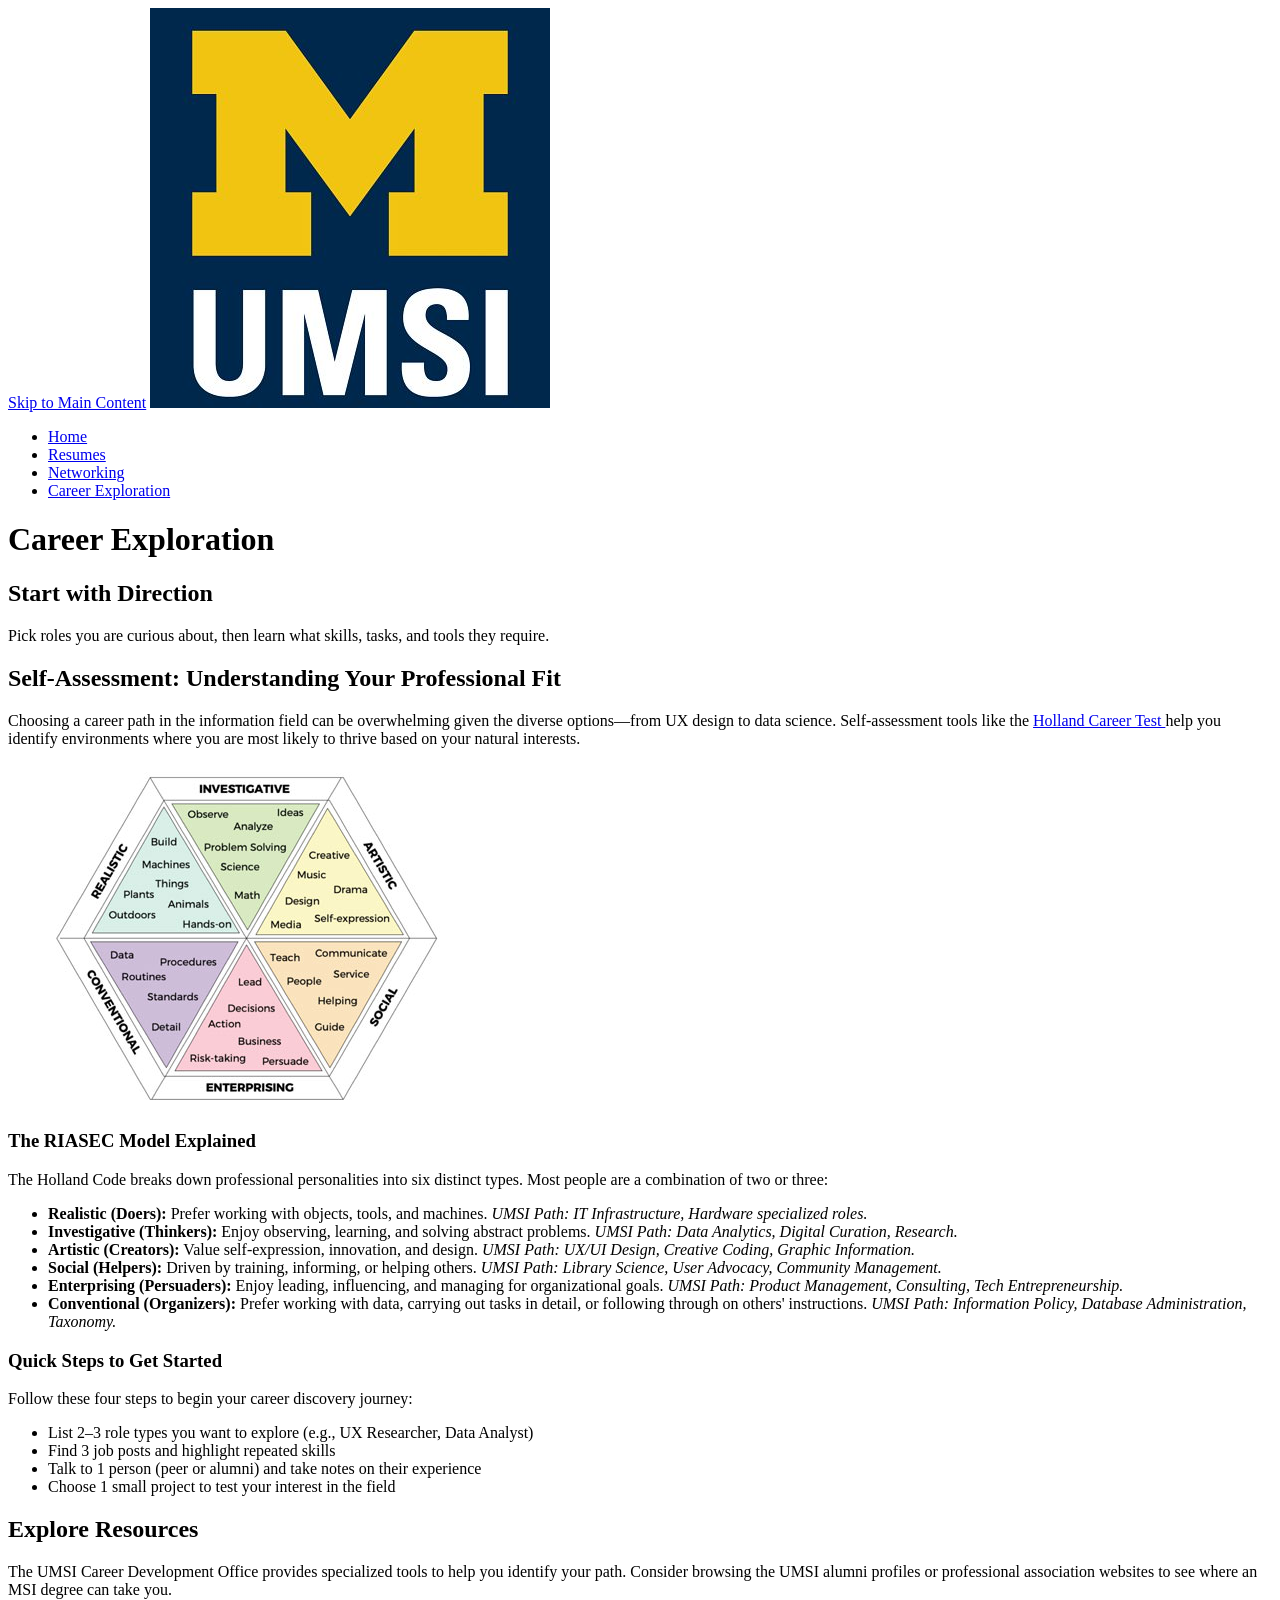
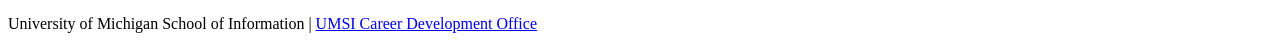
==== career_exploration.html @ c73ca0d8 "Add files via upload" ====
<!DOCTYPE html>
<html lang="en">

<head>
  <meta charset="UTF-8" >
  <meta name="viewport" content="width=device-width, initial-scale=1.0" >
  <title>Career Exploration | UMSI Career Hub</title>
</head>

<body>
  <header>
    <a href="#main">Skip to Main Content</a>
    <img src="images/UMSI_signature_vertical_informal_solidblue.jpg"
      alt="University of Michigan School of Information Logo">

    <nav>
      <ul>
        <li><a href="index.html">Home</a></li>
        <li><a href="resume.html">Resumes</a></li>
        <li><a href="networking.html">Networking</a></li>
        <li><a href="career_exploration.html" aria-current="page">Career Exploration</a></li>
      </ul>
    </nav>

    <h1>Career Exploration</h1>
  </header>

  <main id="main">
    <section>
      <h2>Start with Direction</h2>
      <p>Pick roles you are curious about, then learn what skills, tasks, and tools they require.</p>
    </section>

    <section>
      <h2>Self-Assessment: Understanding Your Professional Fit</h2>
      <p>
        Choosing a career path in the information field can be overwhelming given the diverse options—from UX design to
        data science.
        Self-assessment tools like the   <a href="https://personality.co/career-test" target="_blank" rel="noopener noreferrer">
    Holland Career Test </a> help you identify environments where you are
        most likely to thrive based on your natural interests.
      </p>


            <figure>
        <img src="images/Holland_Career_Test.jpg"
          alt="Holland_Career_Test explanation." >
      </figure>

      <h3>The RIASEC Model Explained</h3>
      <p>The Holland Code breaks down professional personalities into six distinct types. Most people are a combination
        of two or three:</p>
      <ul>
        <li><strong>Realistic (Doers):</strong> Prefer working with objects, tools, and machines. <em>UMSI Path: IT
            Infrastructure, Hardware specialized roles.</em></li>
        <li><strong>Investigative (Thinkers):</strong> Enjoy observing, learning, and solving abstract problems.
          <em>UMSI Path: Data Analytics, Digital Curation, Research.</em></li>
        <li><strong>Artistic (Creators):</strong> Value self-expression, innovation, and design. <em>UMSI Path: UX/UI
            Design, Creative Coding, Graphic Information.</em></li>
        <li><strong>Social (Helpers):</strong> Driven by training, informing, or helping others. <em>UMSI Path: Library
            Science, User Advocacy, Community Management.</em></li>
        <li><strong>Enterprising (Persuaders):</strong> Enjoy leading, influencing, and managing for organizational
          goals. <em>UMSI Path: Product Management, Consulting, Tech Entrepreneurship.</em></li>
        <li><strong>Conventional (Organizers):</strong> Prefer working with data, carrying out tasks in detail, or
          following through on others' instructions. <em>UMSI Path: Information Policy, Database Administration,
            Taxonomy.</em></li>
      </ul>
    </section>



    <section>
      <h3>Quick Steps to Get Started</h3>
      <p>Follow these four steps to begin your career discovery journey:</p>
      <ul>
        <li>List 2–3 role types you want to explore (e.g., UX Researcher, Data Analyst)</li>
        <li>Find 3 job posts and highlight repeated skills</li>
        <li>Talk to 1 person (peer or alumni) and take notes on their experience</li>
        <li>Choose 1 small project to test your interest in the field</li>
      </ul>
    </section>



    <section>
      <h2>Explore Resources</h2>
      <p>
        The UMSI Career Development Office provides specialized tools to help you identify your path. Consider browsing
        the UMSI alumni profiles or professional association websites to see where an MSI degree can take you.
      </p>
    </section>

  </main>

  <footer>
    <p>University of Michigan School of Information | <a href="https://umich.instructure.com/courses/137916">UMSI Career
        Development Office </a></p>
  </footer>
</body>

</html>
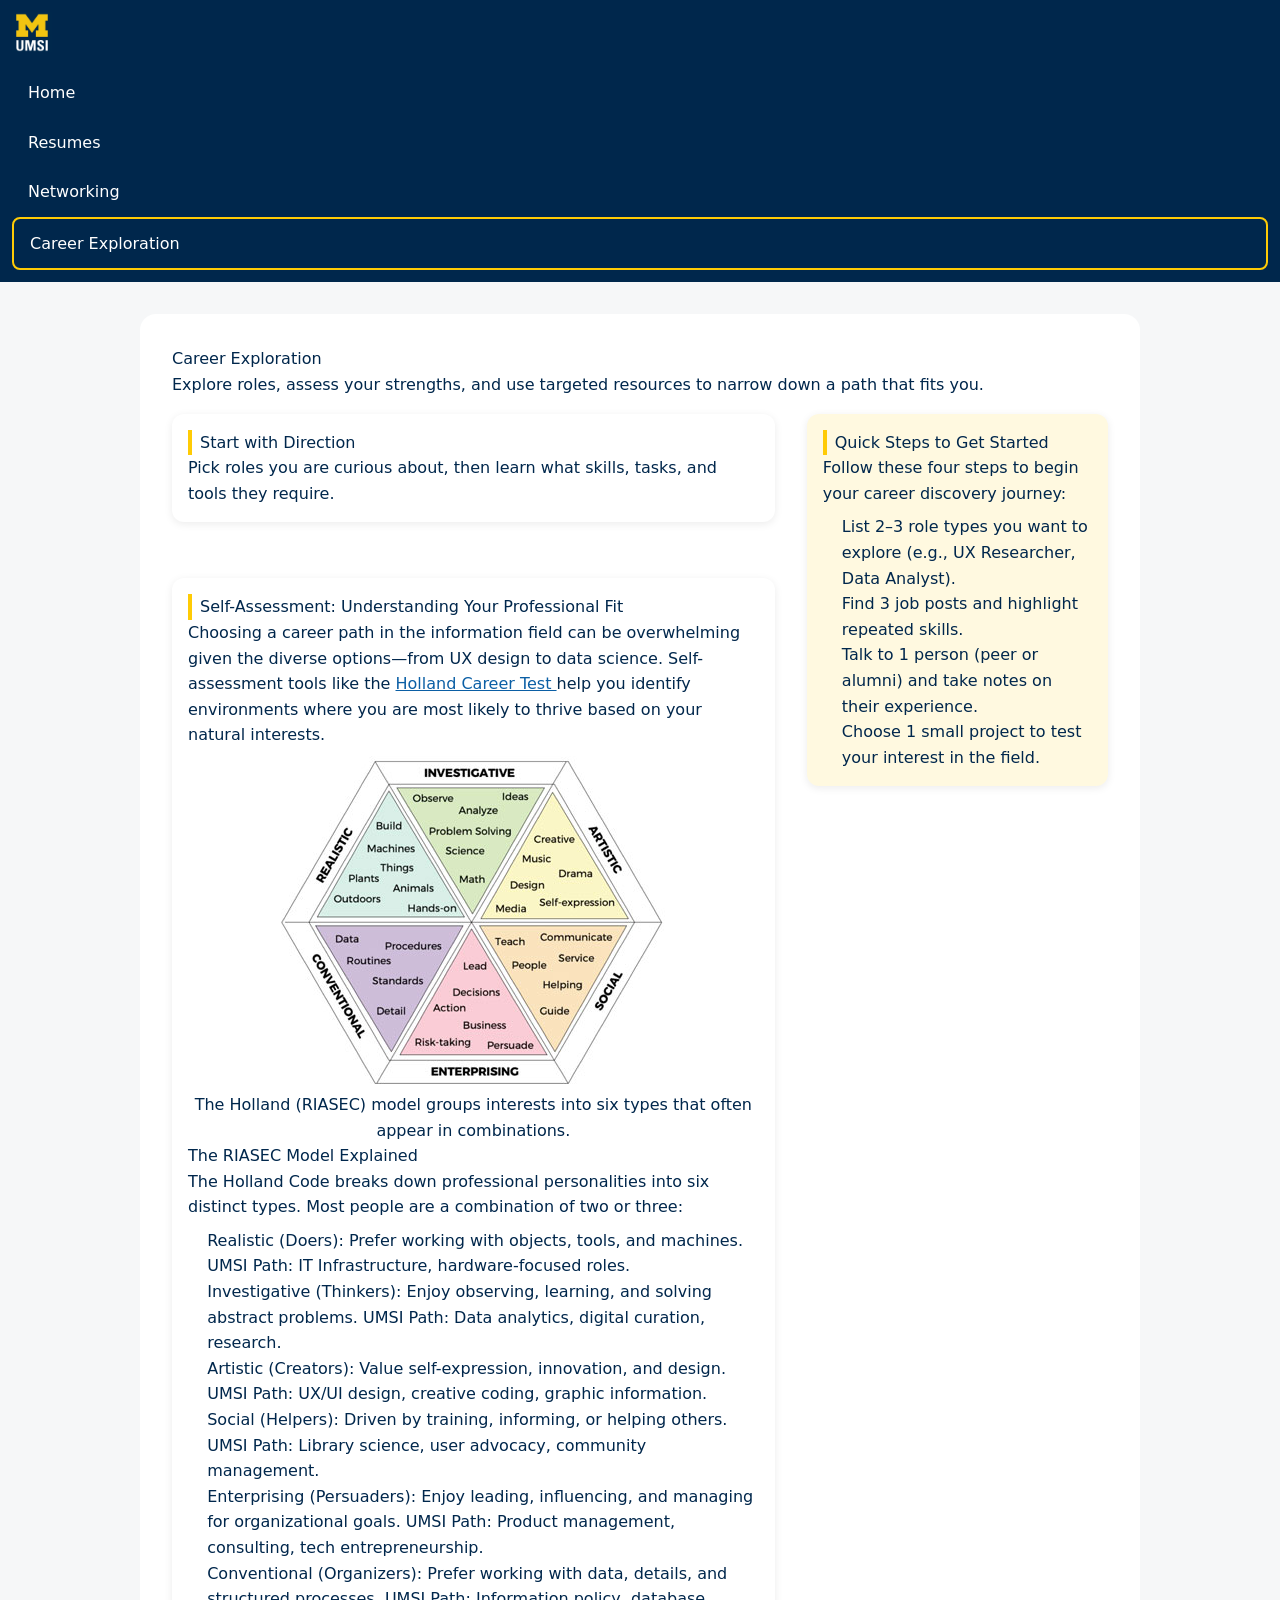
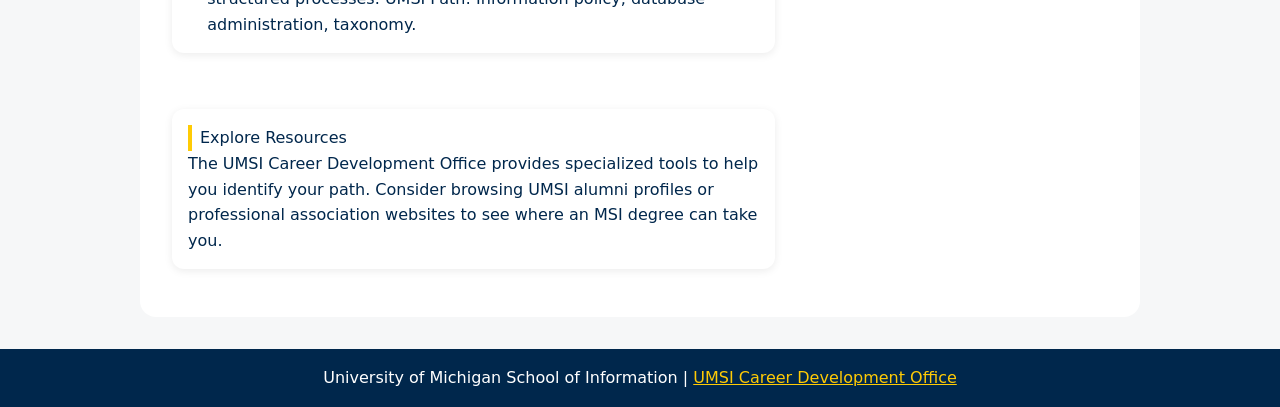
==== commit a4a1c623: "Add files via upload" ====
--- a/career_exploration.html
+++ b/career_exploration.html
@@ -2,100 +2,123 @@
 <html lang="en">
 
 <head>
-  <meta charset="UTF-8" >
-  <meta name="viewport" content="width=device-width, initial-scale=1.0" >
+  <meta charset="UTF-8">
+  <meta name="viewport" content="width=device-width, initial-scale=1.0">
   <title>Career Exploration | UMSI Career Hub</title>
+  <link rel="stylesheet" href="css/html5reset.css">
+  <link rel="stylesheet" href="css/style.css">
 </head>
 
-<body>
-  <header>
-    <a href="#main">Skip to Main Content</a>
-    <img src="images/UMSI_signature_vertical_informal_solidblue.jpg"
-      alt="University of Michigan School of Information Logo">
+<body class="page-career">
+  <a href="#main" class="skip-link">Skip to Main Content</a>
 
-    <nav>
-      <ul>
-        <li><a href="index.html">Home</a></li>
-        <li><a href="resume.html">Resumes</a></li>
-        <li><a href="networking.html">Networking</a></li>
-        <li><a href="career_exploration.html" aria-current="page">Career Exploration</a></li>
-      </ul>
-    </nav>
+  <header class="site-header">
+    <div class="header-grid">
+      <a href="index.html" class="logo-link">
+        <img src="images/UMSI_signature_vertical_informal_solidblue.jpg"
+          alt="University of Michigan School of Information Logo" class="site-logo">
+      </a>
 
-    <h1>Career Exploration</h1>
+      <nav class="main-nav" aria-label="Main navigation">
+        <ul class="nav-list">
+          <li><a href="index.html">Home</a></li>
+          <li><a href="resume.html">Resumes</a></li>
+          <li><a href="networking.html">Networking</a></li>
+          <li><a href="career_exploration.html" aria-current="page">Career Exploration</a></li>
+        </ul>
+      </nav>
+    </div>
   </header>
 
   <main id="main">
-    <section>
-      <h2>Start with Direction</h2>
-      <p>Pick roles you are curious about, then learn what skills, tasks, and tools they require.</p>
-    </section>
-
-    <section>
-      <h2>Self-Assessment: Understanding Your Professional Fit</h2>
-      <p>
-        Choosing a career path in the information field can be overwhelming given the diverse options—from UX design to
-        data science.
-        Self-assessment tools like the   <a href="https://personality.co/career-test" target="_blank" rel="noopener noreferrer">
-    Holland Career Test </a> help you identify environments where you are
-        most likely to thrive based on your natural interests.
+    <div class="container">
+      <h1>Career Exploration</h1>
+      <p class="lede">
+        Explore roles, assess your strengths, and use targeted resources to narrow down a path that fits you.
       </p>
 
+      <div class="career-layout">
+        <div class="career-main">
 
-            <figure>
-        <img src="images/Holland_Career_Test.jpg"
-          alt="Holland_Career_Test explanation." >
-      </figure>
+          <section class="card career-card career-card--direction">
+            <h2>Start with Direction</h2>
+            <p>Pick roles you are curious about, then learn what skills, tasks, and tools they require.</p>
+          </section>
 
-      <h3>The RIASEC Model Explained</h3>
-      <p>The Holland Code breaks down professional personalities into six distinct types. Most people are a combination
-        of two or three:</p>
-      <ul>
-        <li><strong>Realistic (Doers):</strong> Prefer working with objects, tools, and machines. <em>UMSI Path: IT
-            Infrastructure, Hardware specialized roles.</em></li>
-        <li><strong>Investigative (Thinkers):</strong> Enjoy observing, learning, and solving abstract problems.
-          <em>UMSI Path: Data Analytics, Digital Curation, Research.</em></li>
-        <li><strong>Artistic (Creators):</strong> Value self-expression, innovation, and design. <em>UMSI Path: UX/UI
-            Design, Creative Coding, Graphic Information.</em></li>
-        <li><strong>Social (Helpers):</strong> Driven by training, informing, or helping others. <em>UMSI Path: Library
-            Science, User Advocacy, Community Management.</em></li>
-        <li><strong>Enterprising (Persuaders):</strong> Enjoy leading, influencing, and managing for organizational
-          goals. <em>UMSI Path: Product Management, Consulting, Tech Entrepreneurship.</em></li>
-        <li><strong>Conventional (Organizers):</strong> Prefer working with data, carrying out tasks in detail, or
-          following through on others' instructions. <em>UMSI Path: Information Policy, Database Administration,
-            Taxonomy.</em></li>
-      </ul>
-    </section>
+          <section class="card career-card career-card--assessment">
+            <h2>Self-Assessment: Understanding Your Professional Fit</h2>
+            <p>
+              Choosing a career path in the information field can be overwhelming given the diverse options—from UX
+              design to data science. Self-assessment tools like the
+              <a href="https://personality.co/career-test" target="_blank" rel="noopener noreferrer">
+                Holland Career Test
+              </a>
+              help you identify environments where you are most likely to thrive based on your natural interests.
+            </p>
 
+            <figure class="career-figure">
+              <img src="images/Holland_Career_Test.jpg"
+                alt="Diagram explaining the Holland Career Test / RIASEC model.">
+              <figcaption>
+                The Holland (RIASEC) model groups interests into six types that often appear in combinations.
+              </figcaption>
+            </figure>
 
+            <h3>The RIASEC Model Explained</h3>
+            <p>
+              The Holland Code breaks down professional personalities into six distinct types. Most people are a
+              combination of two or three:
+            </p>
 
-    <section>
-      <h3>Quick Steps to Get Started</h3>
-      <p>Follow these four steps to begin your career discovery journey:</p>
-      <ul>
-        <li>List 2–3 role types you want to explore (e.g., UX Researcher, Data Analyst)</li>
-        <li>Find 3 job posts and highlight repeated skills</li>
-        <li>Talk to 1 person (peer or alumni) and take notes on their experience</li>
-        <li>Choose 1 small project to test your interest in the field</li>
-      </ul>
-    </section>
+            <ul class="bullets">
+              <li><strong>Realistic (Doers):</strong> Prefer working with objects, tools, and machines.
+                <em>UMSI Path: IT Infrastructure, hardware-focused roles.</em></li>
+              <li><strong>Investigative (Thinkers):</strong> Enjoy observing, learning, and solving abstract problems.
+                <em>UMSI Path: Data analytics, digital curation, research.</em></li>
+              <li><strong>Artistic (Creators):</strong> Value self-expression, innovation, and design.
+                <em>UMSI Path: UX/UI design, creative coding, graphic information.</em></li>
+              <li><strong>Social (Helpers):</strong> Driven by training, informing, or helping others.
+                <em>UMSI Path: Library science, user advocacy, community management.</em></li>
+              <li><strong>Enterprising (Persuaders):</strong> Enjoy leading, influencing, and managing for
+                organizational goals.
+                <em>UMSI Path: Product management, consulting, tech entrepreneurship.</em></li>
+              <li><strong>Conventional (Organizers):</strong> Prefer working with data, details, and structured
+                processes.
+                <em>UMSI Path: Information policy, database administration, taxonomy.</em></li>
+            </ul>
+          </section>
 
+          <section class="card career-card career-card--resources">
+            <h2>Explore Resources</h2>
+            <p>
+              The UMSI Career Development Office provides specialized tools to help you identify your path. Consider
+              browsing UMSI alumni profiles or professional association websites to see where an MSI degree can take you.
+            </p>
+          </section>
 
+        </div>
 
-    <section>
-      <h2>Explore Resources</h2>
-      <p>
-        The UMSI Career Development Office provides specialized tools to help you identify your path. Consider browsing
-        the UMSI alumni profiles or professional association websites to see where an MSI degree can take you.
-      </p>
-    </section>
+        <aside class="career-aside">
+          <section class="card callout">
+            <h2>Quick Steps to Get Started</h2>
+            <p>Follow these four steps to begin your career discovery journey:</p>
 
+            <ol class="bullets">
+              <li>List 2–3 role types you want to explore (e.g., UX Researcher, Data Analyst).</li>
+              <li>Find 3 job posts and highlight repeated skills.</li>
+              <li>Talk to 1 person (peer or alumni) and take notes on their experience.</li>
+              <li>Choose 1 small project to test your interest in the field.</li>
+            </ol>
+          </section>
+        </aside>
+      </div>
+    </div>
   </main>
 
-  <footer>
+  <footer class="site-footer">
     <p>University of Michigan School of Information | <a href="https://umich.instructure.com/courses/137916">UMSI Career
-        Development Office </a></p>
+        Development Office</a></p>
   </footer>
 </body>
 
-</html>+</html>
--- a/css/style.css
+++ b/css/style.css
@@ -0,0 +1,271 @@
+/* ======================================================
+   BASE STYLES
+====================================================== */
+
+body{
+  font-family: system-ui, -apple-system, Segoe UI, Roboto, Arial, sans-serif;
+  line-height: 1.6;
+  margin: 0;
+  color: #00274C;
+  background: #f6f7f8;
+}
+
+.container{
+  width: min(1000px, 100%);
+  margin: 2rem auto;
+  padding: 2rem;
+  background: white;
+  border-radius: 16px;
+}
+
+
+img{
+  max-width: 100%;
+  height: auto;
+  display: block;
+}
+
+a{
+  color: #0b5fa5;
+}
+
+a:hover{
+  text-decoration: none;
+}
+
+section{
+  margin: 1rem 0;
+}
+
+
+/* ======================================================
+   ACCESSIBILITY
+====================================================== */
+
+.skip-link{
+  position: absolute;
+  top: -40px;
+  left: 0;
+
+  background: #00274C;  
+  color: white;
+  padding: 0.5rem 0.75rem;
+  text-decoration: none;
+}
+
+.skip-link:focus{
+  top: 0;
+  outline: 3px dashed #FFCB05;  
+  outline-offset: 3px;
+}
+
+
+/* ======================================================
+   HEADER (GRID)
+====================================================== */
+
+.site-header{
+  background: #00274C;
+  padding: 0.75rem;
+}
+
+.header-grid{
+  display: grid;
+  gap: 1rem;
+}
+
+.site-logo{
+  max-width: 40px;
+}
+
+
+/* ======================================================
+   NAVIGATION (FLEX)
+====================================================== */
+
+.nav-list{
+  list-style: none;
+  padding: 0;
+  margin: 0;
+  display: flex;
+  flex-direction: column;
+}
+
+.nav-list a{
+  display: block;
+  padding: 0.75rem 1rem;
+  color: white;
+  text-decoration: none;
+  border-radius: 8px;
+}
+
+.nav-list a:hover,
+.nav-list a:focus-visible{
+  background: #FFCB05;
+  color: #00274C;
+}
+
+.nav-list a[aria-current="page"]{
+  border: 2px solid #FFCB05;
+}
+
+
+/* ======================================================
+   CARD (Reusable)
+====================================================== */
+
+.card{
+  background: white;
+  padding: 1rem;
+  border-radius: 12px;
+  box-shadow: 0 2px 8px rgba(0,0,0,0.08);
+}
+
+.card h2{
+  border-left: 4px solid #FFCB05;
+  padding-left: 0.5rem;
+}
+
+
+/* ======================================================
+   LIST STYLE
+====================================================== */
+
+.bullets{
+  padding-left: 1.2rem;
+  margin-top: 0.5rem;
+}
+
+
+/* ======================================================
+   INDEX PAGE GRID
+====================================================== */
+
+.popular-grid{
+  list-style: none;
+  padding: 0;
+  margin: 0;
+
+  display: grid;
+  gap: 1rem;
+  grid-template-columns: repeat(auto-fit, minmax(220px, 1fr));
+}
+
+.popular-grid li{
+  background: #f8f9fa;
+  border-radius: 10px;
+  overflow: hidden;
+}
+
+.popular-grid img{
+  width: 100%;
+  height: 160px;
+  object-fit: cover;
+}
+
+
+/* ======================================================
+   RESUME PAGE (Grid Example #1)
+====================================================== */
+
+.page-resume .resume-resource-list{
+  list-style: none;
+  padding: 0;
+  margin: 1rem 0 0;
+
+  display: grid;
+  gap: 1rem;
+}
+
+.page-resume .resource-item{
+  display: grid;
+  grid-template-columns: 2fr 3fr ;
+  gap: 0.5rem 1rem;
+
+  background: #f8f9fa;
+  padding: 1rem;
+  border-radius: 10px;
+}
+
+.page-resume .resource-title{
+  font-weight: 600;
+}
+
+
+/* ======================================================
+   NETWORKING PAGE (Grid Example #2)
+====================================================== */
+
+.page-networking .image-grid{
+  display: grid;
+  gap: 1rem;
+  grid-template-columns: repeat(auto-fit, minmax(180px, 1fr));
+}
+
+.page-networking .image-grid figure{
+  margin: 0;
+  aspect-ratio: 4 / 3;
+  overflow: hidden;
+  border-radius: 12px;
+}
+
+.page-networking .image-grid img{
+  width: 100%;
+  height: 100%;
+  object-fit: cover;
+}
+
+
+/* ======================================================
+   CAREER PAGE (Grid Example #3 — Main RWD layout)
+====================================================== */
+
+/* Layout: main + aside */
+.page-career .career-layout{
+  display: grid;
+  gap: 2rem;
+  grid-template-columns: 2fr 1fr;
+}
+
+.page-career .career-aside .card{
+  background: rgba(255, 203, 5, 0.12);  /* soft maize */
+}
+
+
+/* Layout: cards inside main */
+.page-career .career-main{
+  display: grid;
+  gap: 1.5rem;
+}
+
+/* Make assessment span full width */
+.page-career .career-card--assessment{
+  grid-column: 1 / -1;
+}
+
+/* Center image */
+.page-career .career-figure{
+  text-align: center;
+}
+
+.page-career .career-figure img{
+  margin: 0 auto;
+  max-width: 450px;
+}
+
+
+/* ======================================================
+   FOOTER
+====================================================== */
+
+.site-footer{
+  background: #00274C;
+  color: white;
+  text-align: center;
+  padding: 1rem;
+  margin-top: 2rem;
+}
+
+.site-footer a{
+  color: #FFCB05;
+}
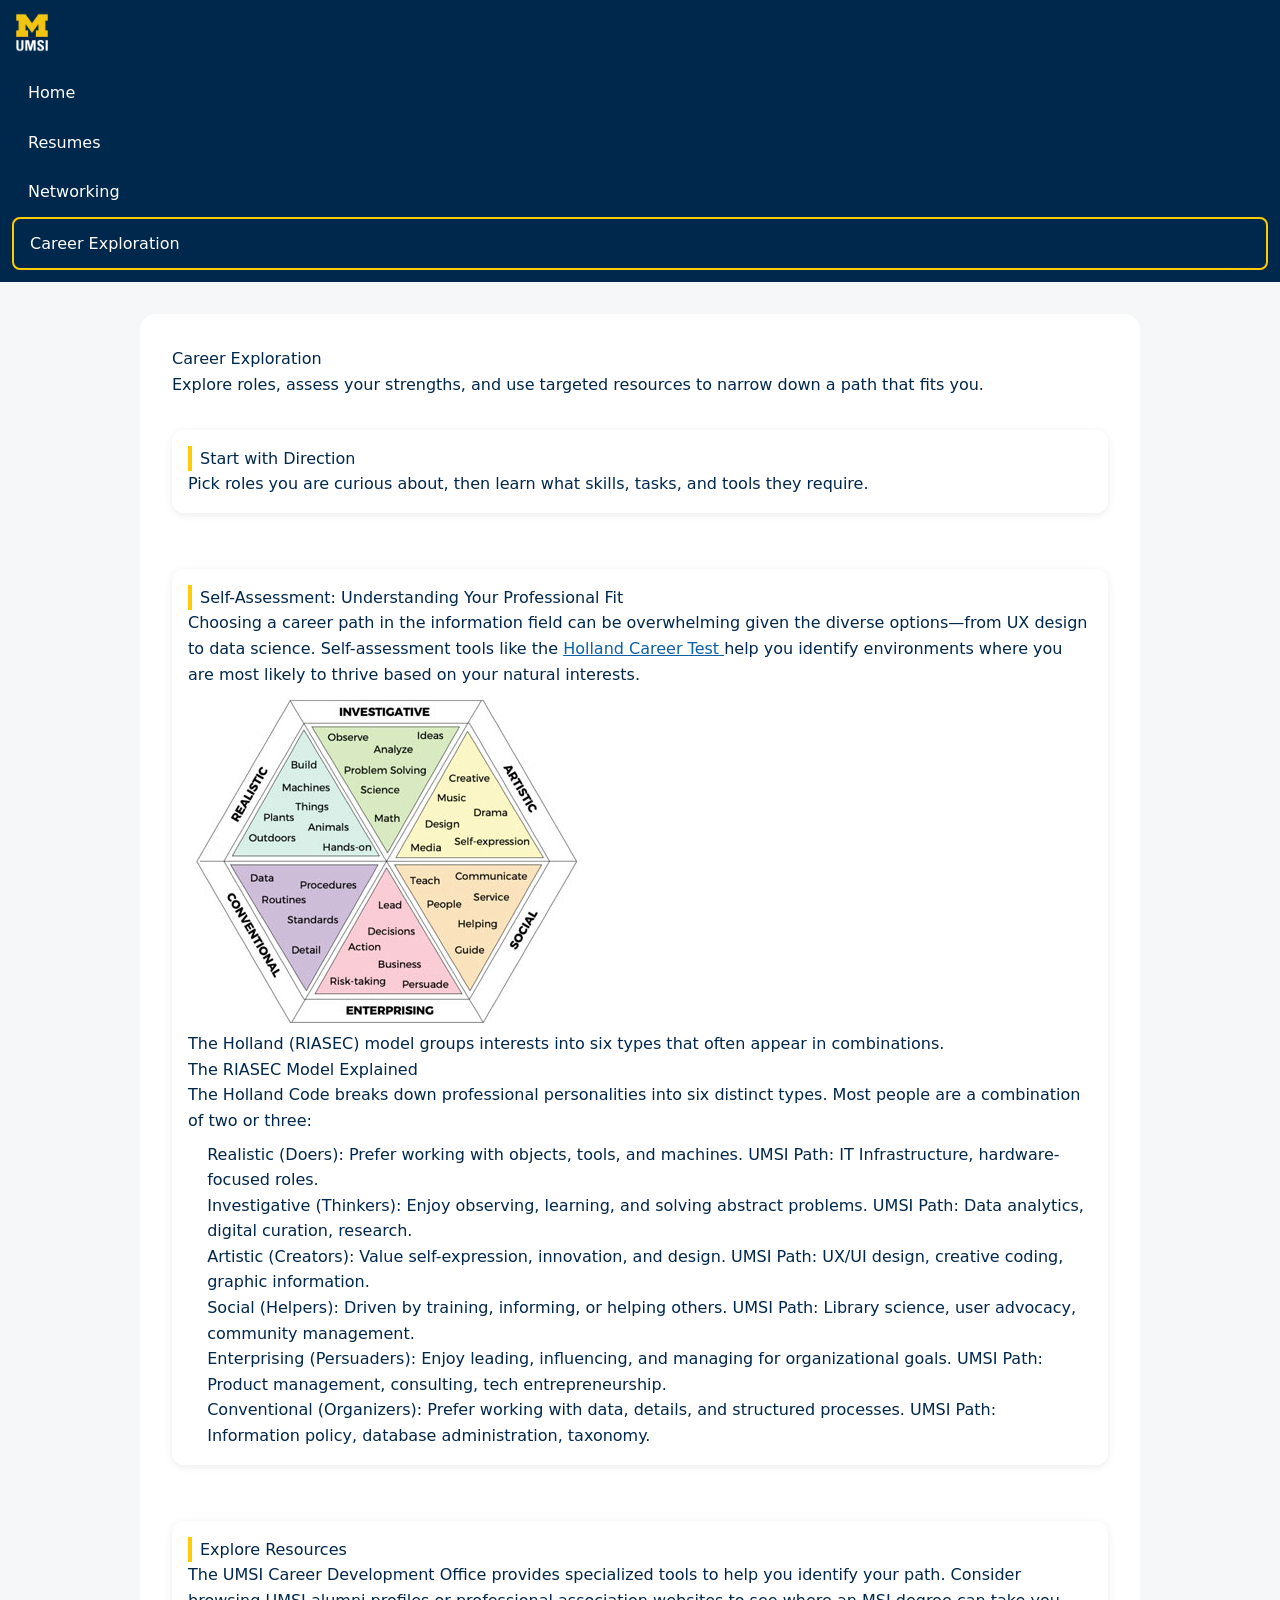
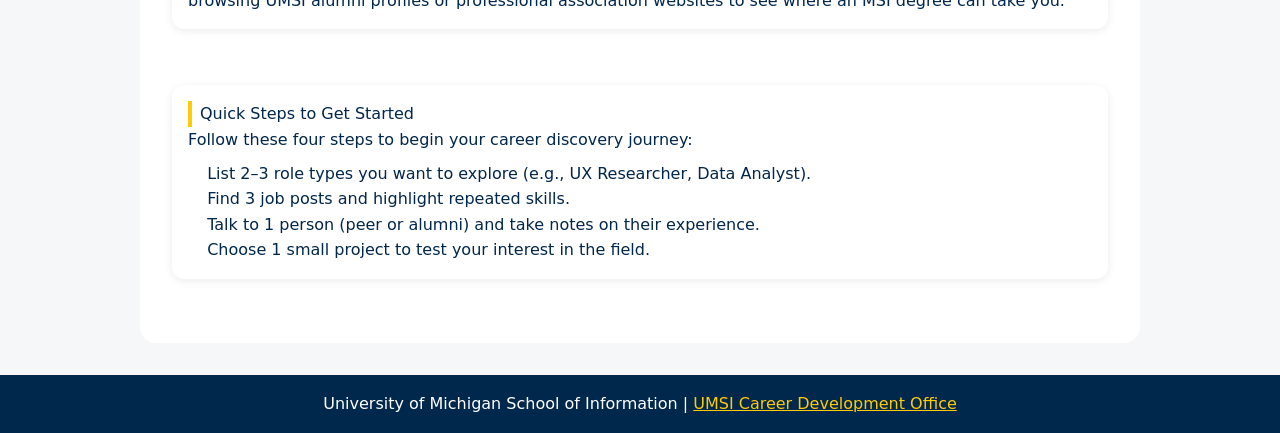
==== commit c1bbb42f: "Add files via upload" ====
--- a/career_exploration.html
+++ b/career_exploration.html
@@ -33,92 +33,105 @@
   <main id="main">
     <div class="container">
       <h1>Career Exploration</h1>
+
       <p class="lede">
         Explore roles, assess your strengths, and use targeted resources to narrow down a path that fits you.
       </p>
 
-      <div class="career-layout">
-        <div class="career-main">
+      <!-- Single column layout container -->
+      <section class="career-main">
 
-          <section class="card career-card career-card--direction">
-            <h2>Start with Direction</h2>
-            <p>Pick roles you are curious about, then learn what skills, tasks, and tools they require.</p>
-          </section>
+        <section class="card">
+          <h2>Start with Direction</h2>
+          <p>
+            Pick roles you are curious about, then learn what skills, tasks, and tools they require.
+          </p>
+        </section>
 
-          <section class="card career-card career-card--assessment">
-            <h2>Self-Assessment: Understanding Your Professional Fit</h2>
-            <p>
-              Choosing a career path in the information field can be overwhelming given the diverse options—from UX
-              design to data science. Self-assessment tools like the
-              <a href="https://personality.co/career-test" target="_blank" rel="noopener noreferrer">
-                Holland Career Test
-              </a>
-              help you identify environments where you are most likely to thrive based on your natural interests.
-            </p>
+        <section class="card">
+          <h2>Self-Assessment: Understanding Your Professional Fit</h2>
 
-            <figure class="career-figure">
-              <img src="images/Holland_Career_Test.jpg"
-                alt="Diagram explaining the Holland Career Test / RIASEC model.">
-              <figcaption>
-                The Holland (RIASEC) model groups interests into six types that often appear in combinations.
-              </figcaption>
-            </figure>
+          <p>
+            Choosing a career path in the information field can be overwhelming given the diverse options—from UX
+            design to data science. Self-assessment tools like the
+            <a href="https://personality.co/career-test" target="_blank" rel="noopener noreferrer">
+              Holland Career Test
+            </a>
+            help you identify environments where you are most likely to thrive based on your natural interests.
+          </p>
 
-            <h3>The RIASEC Model Explained</h3>
-            <p>
-              The Holland Code breaks down professional personalities into six distinct types. Most people are a
-              combination of two or three:
-            </p>
+          <figure class="career-figure">
+            <img src="images/Holland_Career_Test.jpg"
+              alt="Diagram explaining the Holland Career Test (RIASEC model).">
+            <figcaption>
+              The Holland (RIASEC) model groups interests into six types that often appear in combinations.
+            </figcaption>
+          </figure>
 
-            <ul class="bullets">
-              <li><strong>Realistic (Doers):</strong> Prefer working with objects, tools, and machines.
-                <em>UMSI Path: IT Infrastructure, hardware-focused roles.</em></li>
-              <li><strong>Investigative (Thinkers):</strong> Enjoy observing, learning, and solving abstract problems.
-                <em>UMSI Path: Data analytics, digital curation, research.</em></li>
-              <li><strong>Artistic (Creators):</strong> Value self-expression, innovation, and design.
-                <em>UMSI Path: UX/UI design, creative coding, graphic information.</em></li>
-              <li><strong>Social (Helpers):</strong> Driven by training, informing, or helping others.
-                <em>UMSI Path: Library science, user advocacy, community management.</em></li>
-              <li><strong>Enterprising (Persuaders):</strong> Enjoy leading, influencing, and managing for
-                organizational goals.
-                <em>UMSI Path: Product management, consulting, tech entrepreneurship.</em></li>
-              <li><strong>Conventional (Organizers):</strong> Prefer working with data, details, and structured
-                processes.
-                <em>UMSI Path: Information policy, database administration, taxonomy.</em></li>
-            </ul>
-          </section>
+          <h3>The RIASEC Model Explained</h3>
 
-          <section class="card career-card career-card--resources">
-            <h2>Explore Resources</h2>
-            <p>
-              The UMSI Career Development Office provides specialized tools to help you identify your path. Consider
-              browsing UMSI alumni profiles or professional association websites to see where an MSI degree can take you.
-            </p>
-          </section>
+          <p>
+            The Holland Code breaks down professional personalities into six distinct types. Most people are a
+            combination of two or three:
+          </p>
 
-        </div>
+          <ul class="bullets">
+            <li><strong>Realistic (Doers):</strong> Prefer working with objects, tools, and machines.
+              <em>UMSI Path: IT Infrastructure, hardware-focused roles.</em></li>
 
-        <aside class="career-aside">
-          <section class="card callout">
-            <h2>Quick Steps to Get Started</h2>
-            <p>Follow these four steps to begin your career discovery journey:</p>
+            <li><strong>Investigative (Thinkers):</strong> Enjoy observing, learning, and solving abstract problems.
+              <em>UMSI Path: Data analytics, digital curation, research.</em></li>
 
-            <ol class="bullets">
-              <li>List 2–3 role types you want to explore (e.g., UX Researcher, Data Analyst).</li>
-              <li>Find 3 job posts and highlight repeated skills.</li>
-              <li>Talk to 1 person (peer or alumni) and take notes on their experience.</li>
-              <li>Choose 1 small project to test your interest in the field.</li>
-            </ol>
-          </section>
-        </aside>
-      </div>
+            <li><strong>Artistic (Creators):</strong> Value self-expression, innovation, and design.
+              <em>UMSI Path: UX/UI design, creative coding, graphic information.</em></li>
+
+            <li><strong>Social (Helpers):</strong> Driven by training, informing, or helping others.
+              <em>UMSI Path: Library science, user advocacy, community management.</em></li>
+
+            <li><strong>Enterprising (Persuaders):</strong> Enjoy leading, influencing, and managing for
+              organizational goals.
+              <em>UMSI Path: Product management, consulting, tech entrepreneurship.</em></li>
+
+            <li><strong>Conventional (Organizers):</strong> Prefer working with data, details, and structured
+              processes.
+              <em>UMSI Path: Information policy, database administration, taxonomy.</em></li>
+          </ul>
+        </section>
+
+        <section class="card">
+          <h2>Explore Resources</h2>
+          <p>
+            The UMSI Career Development Office provides specialized tools to help you identify your path.
+            Consider browsing UMSI alumni profiles or professional association websites to see where an MSI degree can take you.
+          </p>
+        </section>
+
+        <!-- Quick steps moved into main flow -->
+        <section class="card callout">
+          <h2>Quick Steps to Get Started</h2>
+
+          <p>Follow these four steps to begin your career discovery journey:</p>
+
+          <ol class="bullets">
+            <li>List 2–3 role types you want to explore (e.g., UX Researcher, Data Analyst).</li>
+            <li>Find 3 job posts and highlight repeated skills.</li>
+            <li>Talk to 1 person (peer or alumni) and take notes on their experience.</li>
+            <li>Choose 1 small project to test your interest in the field.</li>
+          </ol>
+        </section>
+
+      </section>
     </div>
   </main>
 
   <footer class="site-footer">
-    <p>University of Michigan School of Information | <a href="https://umich.instructure.com/courses/137916">UMSI Career
-        Development Office</a></p>
+    <p>
+      University of Michigan School of Information |
+      <a href="https://umich.instructure.com/courses/137916">
+        UMSI Career Development Office
+      </a>
+    </p>
   </footer>
+
 </body>
-
-</html>
+</html>
--- a/css/style.css
+++ b/css/style.css
@@ -1,6 +1,12 @@
 /* ======================================================
    BASE STYLES
 ====================================================== */
+*,
+*::before,
+*::after{
+  box-sizing: border-box;
+}
+
 
 body{
   font-family: system-ui, -apple-system, Segoe UI, Roboto, Arial, sans-serif;
@@ -127,6 +133,30 @@
 }
 
 
+
+/* ======================================================
+   VIDEO-WRAPPER (Reusable)
+====================================================== */
+
+.video-wrapper {
+  position: relative;
+  width: 100%;
+  padding-bottom: 56.25%;
+  height: 0;
+  overflow: hidden;
+  border-radius: 12px; 
+}
+
+.video-wrapper iframe {
+  position: absolute;
+  top: 0;
+  left: 0;
+  width: 100%;
+  height: 100%;
+  border: 0;
+}
+
+
 /* ======================================================
    LIST STYLE
 ====================================================== */
@@ -220,37 +250,10 @@
    CAREER PAGE (Grid Example #3 — Main RWD layout)
 ====================================================== */
 
-/* Layout: main + aside */
-.page-career .career-layout{
-  display: grid;
-  gap: 2rem;
-  grid-template-columns: 2fr 1fr;
-}
-
-.page-career .career-aside .card{
-  background: rgba(255, 203, 5, 0.12);  /* soft maize */
-}
-
-
-/* Layout: cards inside main */
 .page-career .career-main{
   display: grid;
+  grid-template-columns: 1fr;
   gap: 1.5rem;
-}
-
-/* Make assessment span full width */
-.page-career .career-card--assessment{
-  grid-column: 1 / -1;
-}
-
-/* Center image */
-.page-career .career-figure{
-  text-align: center;
-}
-
-.page-career .career-figure img{
-  margin: 0 auto;
-  max-width: 450px;
 }
 
 
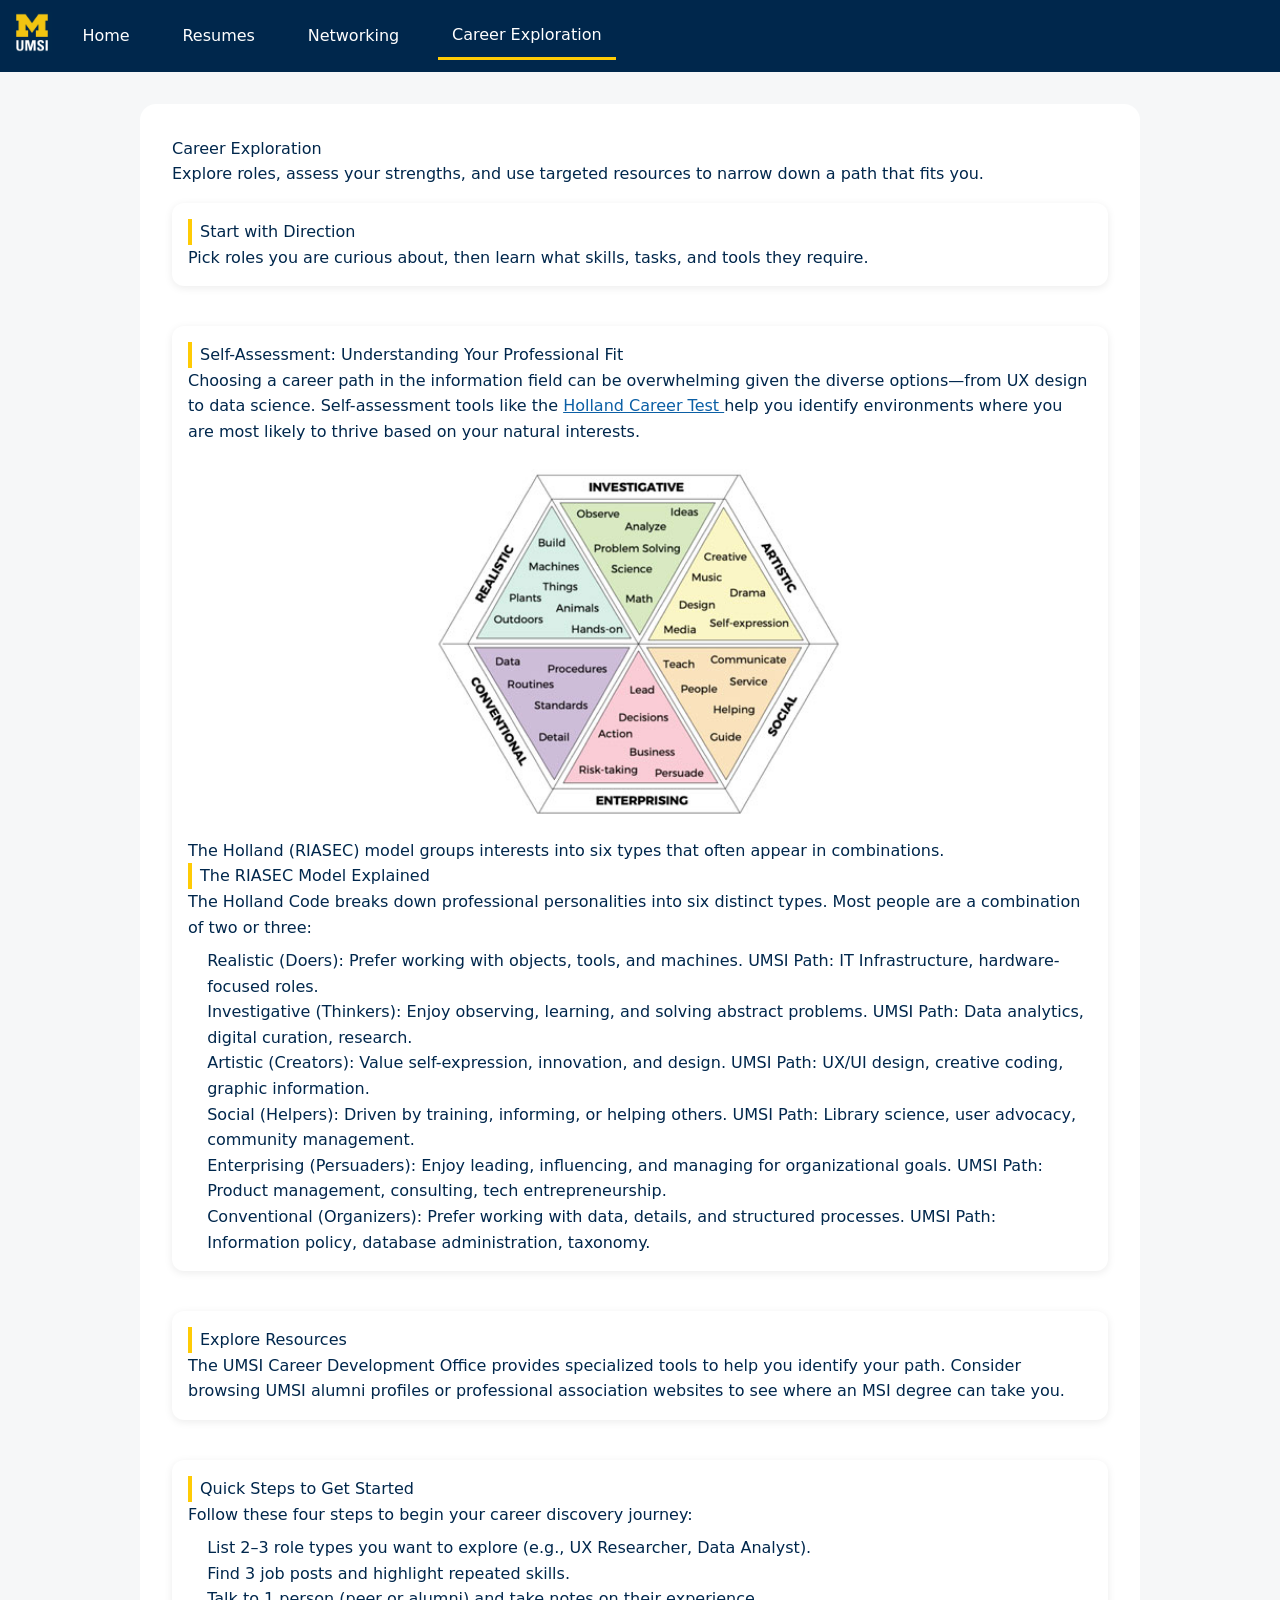
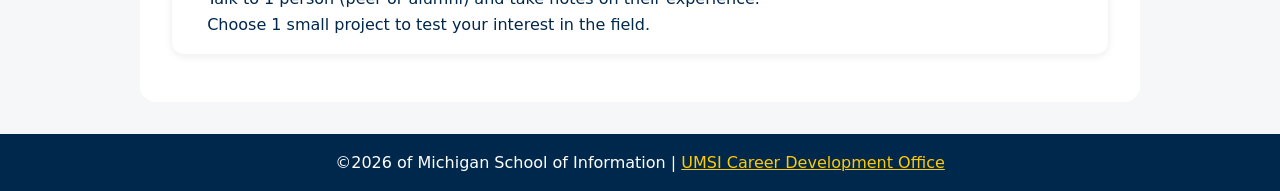
==== commit f43e9df3: "Add files via upload" ====
--- a/career_exploration.html
+++ b/career_exploration.html
@@ -68,7 +68,7 @@
             </figcaption>
           </figure>
 
-          <h3>The RIASEC Model Explained</h3>
+          <h2>The RIASEC Model Explained</h2>
 
           <p>
             The Holland Code breaks down professional personalities into six distinct types. Most people are a
@@ -124,14 +124,16 @@
     </div>
   </main>
 
-  <footer class="site-footer">
-    <p>
-      University of Michigan School of Information |
-      <a href="https://umich.instructure.com/courses/137916">
-        UMSI Career Development Office
-      </a>
-    </p>
-  </footer>
+    <footer class="site-footer">
+        <p>
+            &copy;<span id="year"></span> of Michigan School of Information | <a
+                href="https://umich.instructure.com/courses/137916">UMSI
+                Career Development Office </a></p>
+    </footer>
+
+    <script>
+        document.getElementById("year").innerHTML = new Date().getFullYear();
+    </script>
 
 </body>
 </html>
--- a/css/style.css
+++ b/css/style.css
@@ -88,21 +88,23 @@
 /* ======================================================
    NAVIGATION (FLEX)
 ====================================================== */
-
 .nav-list{
   list-style: none;
   padding: 0;
   margin: 0;
   display: flex;
   flex-direction: column;
+  align-items: left;
+  gap: 0.75rem;
 }
 
 .nav-list a{
   display: block;
-  padding: 0.75rem 1rem;
+  padding: 0.65rem 1rem;
   color: white;
   text-decoration: none;
   border-radius: 8px;
+  transition: background 0.2s ease, color 0.2s ease, border-color 0.2s ease;
 }
 
 .nav-list a:hover,
@@ -112,8 +114,25 @@
 }
 
 .nav-list a[aria-current="page"]{
-  border: 2px solid #FFCB05;
-}
+  border-bottom: 3px solid #FFCB05;
+  border-radius: 0;
+}
+
+/* tablet and up */
+@media screen and (min-width: 768px){
+  .nav-list{
+    flex-direction: row;
+    justify-content: center;
+    align-items: center;
+    flex-wrap: wrap;
+    gap: 1.5rem;
+  }
+
+  .nav-list a{
+    padding: 0.6rem 0.9rem;
+  }
+}
+
 
 
 /* ======================================================
@@ -134,26 +153,45 @@
 
 
 
+@media screen and (min-width: 768px){
+  .card{
+    max-width: 900px;
+    margin: 2rem auto;
+  }
+
+  .resource-list{
+    display: grid;
+    grid-template-columns: 1fr 1fr 1fr;
+  }
+}
+
+
+
 /* ======================================================
    VIDEO-WRAPPER (Reusable)
 ====================================================== */
 
-.video-wrapper {
+.video-wrap {
   position: relative;
   width: 100%;
-  padding-bottom: 56.25%;
-  height: 0;
+  max-width: 320px;
+  margin: 1rem 0;
+  aspect-ratio: 16 / 9;
   overflow: hidden;
-  border-radius: 12px; 
-}
-
-.video-wrapper iframe {
-  position: absolute;
-  top: 0;
-  left: 0;
+  border-radius: 12px;
+}
+
+.video-wrap iframe {
   width: 100%;
   height: 100%;
   border: 0;
+}
+
+@media screen and (min-width: 768px) {
+  .video-wrap {
+    max-width: 600px;
+    margin: 1.5rem auto;
+  }
 }
 
 
@@ -178,7 +216,7 @@
 
   display: grid;
   gap: 1rem;
-  grid-template-columns: repeat(auto-fit, minmax(220px, 1fr));
+  grid-template-columns: 1fr 1fr;
 }
 
 .popular-grid li{
@@ -194,22 +232,29 @@
 }
 
 
+@media screen and (min-width: 768px) {
+  .popular-grid {
+    grid-template-columns: 1fr 1fr 1fr;
+  }
+}
+
 /* ======================================================
    RESUME PAGE (Grid Example #1)
 ====================================================== */
 
-.page-resume .resume-resource-list{
+.resume-resource-list{
   list-style: none;
   padding: 0;
   margin: 1rem 0 0;
 
   display: grid;
+  grid-template-columns: 1fr;
   gap: 1rem;
 }
 
-.page-resume .resource-item{
+.resource-item{
   display: grid;
-  grid-template-columns: 2fr 3fr ;
+  grid-template-columns: 1fr 2fr ;
   gap: 0.5rem 1rem;
 
   background: #f8f9fa;
@@ -217,43 +262,207 @@
   border-radius: 10px;
 }
 
-.page-resume .resource-title{
+.resource-title{
   font-weight: 600;
 }
 
 
+.resume-form[hidden]{
+  display: none;
+}
+
+.resume-form{
+  display: flex;
+  flex-direction: column;
+  gap: 1rem;
+}
+
+.form-group{
+  display: flex;
+  flex-direction: column;
+}
+
+.resume-form label,
+.resume-form legend{
+  font-size: 1rem;
+  margin-bottom: 0.25rem;
+  color: #00274C;
+}
+
+.resume-form input,
+.resume-form textarea{
+  width: 100%;
+  padding: 0.65rem;
+  font-size: 1rem;
+  border: 1px solid #bfc7cf;
+  border-radius: 8px;
+  box-sizing: border-box;
+}
+
+.resume-form textarea{
+  min-height: 110px;
+  resize: vertical;
+}
+
+fieldset.form-group{
+  border: 1px solid #d9d9d9;
+  border-radius: 8px;
+  padding: 0.75rem;
+  margin: 0;
+}
+
+.checkbox-group{
+  display: flex;
+  align-items: center;
+  gap: 0.5rem;
+  margin-bottom: 0.75rem;
+}
+
+.checkbox-group input[type="checkbox"]{
+  width: auto;
+  margin: 0;
+}
+
+.checkbox-group label{
+  margin: 0;
+  font-size: 1rem;
+}
+
+
+
+.resume-form .submit-btn{
+  width: 100%;
+  padding: 1rem 1.25rem;
+  font-size: 1.1rem;
+  font-weight: 700;
+  border-radius: 10px;
+  background: #00274C;
+  color: white;
+  border: none;
+}
+
+.resume-form .submit-btn:hover,
+.resume-form .submit-btn:focus-visible{
+  background: #FFCB05;
+  color: #00274C;
+}
+
+
+
+
+@media screen and (min-width: 768px){
+  .resume-form{
+    display: grid;
+    grid-template-columns: 1fr 1fr;
+    gap: 1rem 1.5rem;
+  }
+
+  .resume-form fieldset,
+  .resume-form .form-group:last-of-type,
+  .resume-form .submit-btn{
+    grid-column: 1 / -1;
+  }
+}
+
+
+
+
+
 /* ======================================================
    NETWORKING PAGE (Grid Example #2)
 ====================================================== */
 
-.page-networking .image-grid{
+.image-grid{
   display: grid;
   gap: 1rem;
-  grid-template-columns: repeat(auto-fit, minmax(180px, 1fr));
-}
-
-.page-networking .image-grid figure{
+  grid-template-columns: 1fr 1fr;
+}
+
+.image-grid figure{
   margin: 0;
   aspect-ratio: 4 / 3;
   overflow: hidden;
   border-radius: 12px;
 }
 
-.page-networking .image-grid img{
+.image-grid img{
   width: 100%;
   height: 100%;
   object-fit: cover;
 }
 
 
+
+.tips-media{
+  margin: 1.5rem 0;
+}
+
+.tips-media figure{
+  margin: 0;
+}
+
+.tips-media img{
+  display: block;
+  width: 100%;
+  height: auto;
+  border-radius: 12px;
+}
+
+
+@media screen and (min-width: 768px) {
+  .image-grid {
+    grid-template-columns: 1fr 1fr 1fr 1fr;
+  }
+
+  .tips-media{
+    max-width: 700px;
+    margin: 2rem auto;
+  }
+
+  .tips-media img{
+    border-radius: 16px;
+  }
+}
+
 /* ======================================================
    CAREER PAGE (Grid Example #3 — Main RWD layout)
 ====================================================== */
 
-.page-career .career-main{
+.career-main{
   display: grid;
   grid-template-columns: 1fr;
-  gap: 1.5rem;
+  gap: 2rem;
+}
+
+.career-main .card{
+  width: 100%;
+  max-width: none;
+  margin: 0;
+}
+
+.career-main .callout{
+  width: 100%;
+  max-width: none;
+  margin: 0;
+}
+
+.career-figure img{
+  display: block;
+  width: 100%;
+  max-width: 500px;
+  height: auto;
+  margin: 1rem auto;
+}
+
+
+@media screen and (min-width: 768px){
+  .career-main{
+    gap: 2.5rem;
+  }
+
+  .career-figure img{
+    max-width: 420px;
+  }
 }
 
 
@@ -272,3 +481,66 @@
 .site-footer a{
   color: #FFCB05;
 }
+
+
+
+
+
+/* ======================================================
+   ERROR PAGE
+====================================================== */
+.error-page{
+  text-align: center;
+  padding: 2rem 1.5rem;
+}
+
+
+.error-links{
+  display: flex;
+  flex-direction: column;
+  gap: 0.75rem;
+  margin-top: 1.5rem;
+  align-items: center;
+}
+
+.error-btn{
+  display: inline-block;
+  padding: 0.75rem 1rem;
+  background: #00274C;
+  color: white;
+  text-decoration: none;
+  border-radius: 8px;
+}
+
+.error-btn:hover,
+.error-btn:focus-visible{
+  background: #FFCB05;
+  color: #00274C;
+}
+
+
+header{
+  background: #00274C;
+  padding: 0.8rem 1rem;
+}
+
+.header-grid{
+  display: flex;
+  justify-content: left;
+}
+
+.header-grid img{
+  width: 72px;
+  height: auto;
+  display: block;
+}
+
+
+
+@media screen and (min-width: 768px){
+  .error-links{
+    flex-direction: row;
+    justify-content: center;
+    flex-wrap: wrap;
+  }
+}
